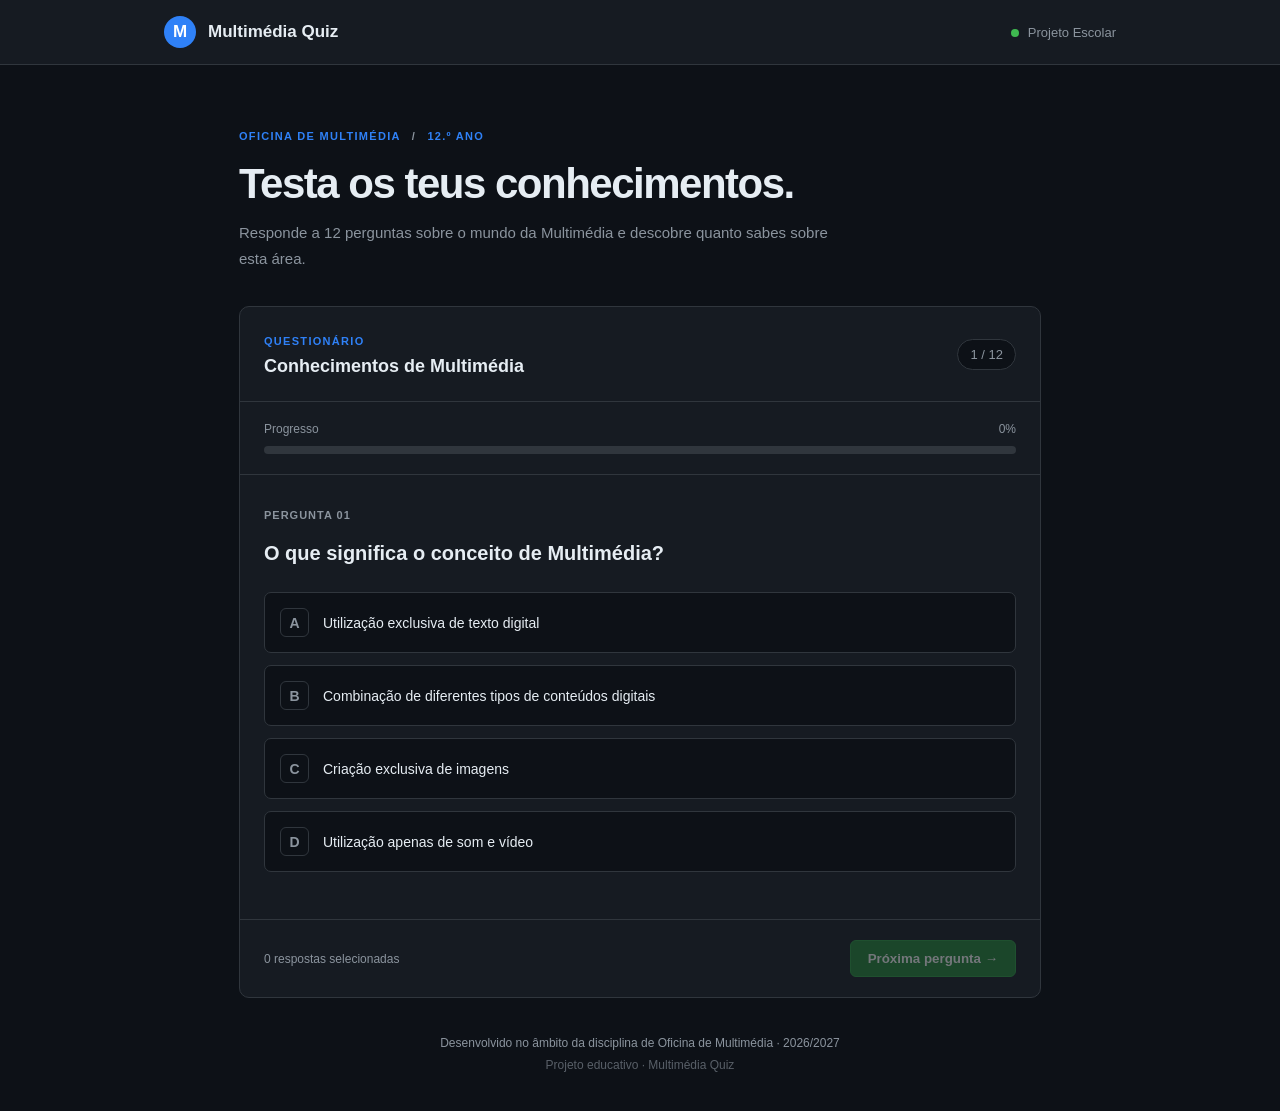
==== index.html @ 07bd57a7 "Update and rename main.html to index.html" ====
<!DOCTYPE html>
<html lang="pt">
<head>
    <meta charset="UTF-8">
    <meta name="viewport" content="width=device-width, initial-scale=1.0">

    <title>Multimédia Quiz</title>

    <link rel="stylesheet" href="style.css">
    <script src="script.js" defer></script>
</head>

<body>

    <header class="navbar">
        <div class="nav-content">
            <div class="brand">
                <span class="brand-icon">M</span>
                <span>Multimédia Quiz</span>
            </div>

            <div class="nav-info">
                <span class="status-dot"></span>
                Projeto Escolar
            </div>
        </div>
    </header>

    <main class="container">

        <section class="hero">
            <div class="eyebrow">
                <span>OFICINA DE MULTIMÉDIA</span>
                <span class="separator">/</span>
                <span>12.º ANO</span>
            </div>

            <h1>Testa os teus conhecimentos.</h1>

            <p>
                Responde a 12 perguntas sobre o mundo da Multimédia
                e descobre quanto sabes sobre esta área.
            </p>
        </section>

        <section class="quiz-card" id="quiz">

            <div class="quiz-header">
                <div>
                    <span class="section-label">QUESTIONÁRIO</span>
                    <h2>Conhecimentos de Multimédia</h2>
                </div>

                <span class="question-counter" id="counter">
                    1 / 12
                </span>
            </div>

            <div class="progress-container">
                <div class="progress-info">
                    <span>Progresso</span>
                    <span id="progress-text">0%</span>
                </div>

                <div class="progress-bar">
                    <div id="progress-fill"></div>
                </div>
            </div>

            <div class="question-area">
                <span class="question-number" id="question-number">
                    PERGUNTA 01
                </span>

                <h3 id="question-text">
                    A carregar pergunta...
                </h3>

                <div class="options" id="options"></div>

                <p id="feedback" class="feedback"></p>
            </div>

            <div class="quiz-footer">
                <span id="answered-info">0 respostas selecionadas</span>

                <button id="next-button" disabled>
                    Próxima pergunta →
                </button>
            </div>

        </section>

        <section class="result-card hidden" id="results">

            <div class="result-icon" id="result-icon">🏆</div>

            <span class="section-label">QUESTIONÁRIO CONCLUÍDO</span>

            <h2 id="result-title">Excelente trabalho!</h2>

            <div class="score">
                <span id="final-score">0</span>
                <span class="score-total">/ 12</span>
            </div>

            <p id="result-description"></p>

            <div class="result-details">
                <div>
                    <strong id="correct-count">0</strong>
                    <span>Corretas</span>
                </div>

                <div>
                    <strong id="wrong-count">0</strong>
                    <span>Incorretas</span>
                </div>

                <div>
                    <strong id="percentage">0%</strong>
                    <span>Percentagem</span>
                </div>
            </div>

            <button class="restart-button" id="restart-button">
                ↻ Repetir questionário
            </button>

        </section>

        <footer>
            <p>
                Desenvolvido no âmbito da disciplina de
                Oficina de Multimédia · 2026/2027
            </p>

            <p class="footer-small">
                Projeto educativo · Multimédia Quiz
            </p>
        </footer>

    </main>

</body>
</html>
---- style.css ----
* {
    margin: 0;
    padding: 0;
    box-sizing: border-box;
}

:root {
    --background: #0d1117;
    --surface: #161b22;
    --surface-hover: #21262d;
    --border: #30363d;
    --text: #e6edf3;
    --muted: #8b949e;
    --blue: #238636;
    --blue-light: #2f81f7;
    --green: #3fb950;
    --red: #f85149;
}

body {
    font-family: -apple-system, BlinkMacSystemFont,
        "Segoe UI", Helvetica, Arial, sans-serif;
    background: var(--background);
    color: var(--text);
    min-height: 100vh;
}

/* NAVBAR */

.navbar {
    height: 65px;
    border-bottom: 1px solid var(--border);
    background: var(--surface);
}

.nav-content {
    max-width: 1000px;
    height: 100%;
    margin: auto;
    padding: 0 24px;
    display: flex;
    align-items: center;
    justify-content: space-between;
}

.brand {
    display: flex;
    align-items: center;
    gap: 12px;
    font-size: 17px;
    font-weight: 600;
}

.brand-icon {
    width: 32px;
    height: 32px;
    border-radius: 50%;
    background: var(--blue-light);
    display: grid;
    place-items: center;
    color: white;
    font-weight: bold;
}

.nav-info {
    color: var(--muted);
    font-size: 13px;
}

.status-dot {
    display: inline-block;
    width: 8px;
    height: 8px;
    background: var(--green);
    border-radius: 50%;
    margin-right: 5px;
}

/* MAIN */

.container {
    max-width: 850px;
    margin: 65px auto 0;
    padding: 0 24px;
}

.hero {
    margin-bottom: 35px;
}

.eyebrow,
.section-label {
    color: var(--blue-light);
    font-size: 11px;
    font-weight: 700;
    letter-spacing: 1.3px;
}

.separator {
    margin: 0 7px;
    color: var(--muted);
}

.hero h1 {
    font-size: clamp(28px, 5vw, 42px);
    margin: 18px 0 12px;
    letter-spacing: -1.5px;
}

.hero p {
    color: var(--muted);
    font-size: 15px;
    line-height: 1.7;
    max-width: 600px;
}

/* QUIZ CARD */

.quiz-card,
.result-card {
    background: var(--surface);
    border: 1px solid var(--border);
    border-radius: 10px;
    overflow: hidden;
}

.quiz-header {
    padding: 24px;
    display: flex;
    justify-content: space-between;
    align-items: center;
    border-bottom: 1px solid var(--border);
}

.quiz-header h2 {
    font-size: 18px;
    margin-top: 7px;
}

.question-counter {
    color: var(--muted);
    font-size: 13px;
    background: var(--background);
    border: 1px solid var(--border);
    padding: 7px 12px;
    border-radius: 20px;
}

/* PROGRESS */

.progress-container {
    padding: 20px 24px;
    border-bottom: 1px solid var(--border);
}

.progress-info {
    display: flex;
    justify-content: space-between;
    color: var(--muted);
    font-size: 12px;
    margin-bottom: 10px;
}

.progress-bar {
    width: 100%;
    height: 8px;
    background: var(--border);
    border-radius: 20px;
    overflow: hidden;
}

#progress-fill {
    height: 100%;
    width: 0%;
    background: var(--blue-light);
    border-radius: 20px;
    transition: width 0.3s ease;
}

/* QUESTIONS */

.question-area {
    padding: 30px 24px;
}

.question-number {
    font-size: 11px;
    color: var(--muted);
    font-weight: 700;
    letter-spacing: 1px;
}

.question-area h3 {
    font-size: 20px;
    line-height: 1.5;
    margin: 15px 0 24px;
}

.options {
    display: flex;
    flex-direction: column;
    gap: 12px;
}

.option {
    display: flex;
    align-items: center;
    gap: 14px;
    padding: 15px;
    background: var(--background);
    border: 1px solid var(--border);
    border-radius: 7px;
    color: var(--text);
    text-align: left;
    cursor: pointer;
    font-size: 14px;
    transition: 0.2s;
}

.option:hover:not(:disabled) {
    border-color: var(--blue-light);
    background: var(--surface-hover);
}

.option:focus-visible,
button:focus-visible {
    outline: 2px solid var(--blue-light);
    outline-offset: 3px;
}

.option-letter {
    min-width: 29px;
    height: 29px;
    border: 1px solid var(--border);
    border-radius: 6px;
    display: grid;
    place-items: center;
    color: var(--muted);
    font-weight: 600;
}

.option.selected {
    border-color: var(--blue-light);
    background: #1c2d41;
}

.option.correct {
    border-color: var(--green);
    background: #122b1d;
}

.option.wrong {
    border-color: var(--red);
    background: #351b1d;
}

.option:disabled {
    cursor: default;
    opacity: 1;
}

.feedback {
    margin-top: 17px;
    font-size: 13px;
    line-height: 1.6;
    color: var(--muted);
}

.feedback.correct-text {
    color: var(--green);
}

.feedback.wrong-text {
    color: var(--red);
}

/* FOOTER */

.quiz-footer {
    border-top: 1px solid var(--border);
    padding: 20px 24px;
    display: flex;
    justify-content: space-between;
    align-items: center;
    gap: 12px;
}

.quiz-footer span {
    color: var(--muted);
    font-size: 12px;
}

button {
    font-family: inherit;
}

#next-button,
.restart-button {
    background: #238636;
    color: white;
    border: 1px solid #2ea043;
    border-radius: 6px;
    padding: 10px 17px;
    font-weight: 600;
    cursor: pointer;
    transition: 0.2s;
}

#next-button:hover:not(:disabled),
.restart-button:hover {
    background: #2ea043;
}

#next-button:disabled {
    opacity: 0.4;
    cursor: not-allowed;
}

/* RESULTS */

.result-card {
    padding: 40px 24px;
    text-align: center;
}

.hidden {
    display: none;
}

.result-icon {
    font-size: 45px;
    margin-bottom: 20px;
}

.result-card h2 {
    margin: 12px 0;
    font-size: 26px;
}

.score {
    font-size: 55px;
    font-weight: 700;
    margin: 20px 0 10px;
}

.score-total {
    color: var(--muted);
    font-size: 25px;
}

#result-description {
    color: var(--muted);
    line-height: 1.6;
    margin: 12px auto 25px;
    max-width: 500px;
}

.result-details {
    display: grid;
    grid-template-columns: repeat(3, 1fr);
    border: 1px solid var(--border);
    border-radius: 8px;
    margin: 25px 0;
    padding: 20px 0;
}

.result-details div {
    display: flex;
    flex-direction: column;
    gap: 7px;
}

.result-details strong {
    font-size: 23px;
}

.result-details span {
    color: var(--muted);
    font-size: 12px;
}

.restart-button {
    margin-top: 10px;
}

/* PAGE FOOTER */

footer {
    text-align: center;
    padding: 35px 10px;
    color: var(--muted);
    font-size: 12px;
    line-height: 1.8;
}

.footer-small {
    opacity: 0.6;
}

/* RESPONSIVE */

@media (max-width: 600px) {

    .container {
        margin-top: 40px;
        padding: 0 15px;
    }

    .nav-content {
        padding: 0 15px;
    }

    .nav-info {
        font-size: 11px;
    }

    .quiz-header {
        padding: 18px;
        gap: 10px;
    }

    .quiz-header h2 {
        font-size: 15px;
    }

    .question-area {
        padding: 24px 18px;
    }

    .quiz-footer {
        padding: 17px;
        flex-wrap: wrap;
    }

    .result-details {
        gap: 5px;
    }

    .result-details strong {
        font-size: 19px;
    }

    .result-details span {
        font-size: 10px;
    }
}
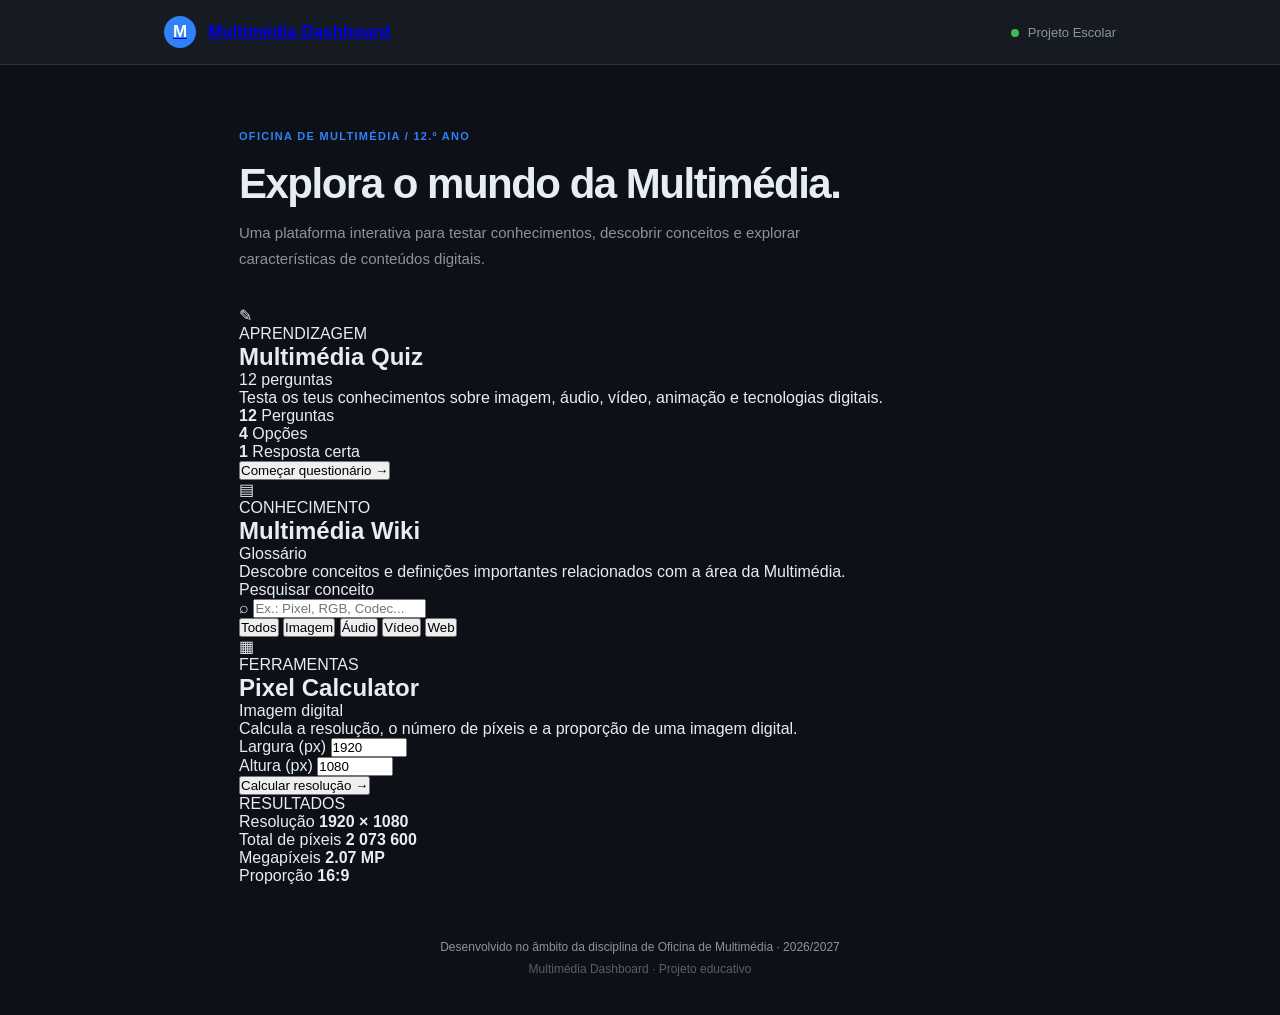
==== commit 923e46ee: "Update title and description for multimedia dashboard" ====
--- a/index.html
+++ b/index.html
@@ -4,7 +4,9 @@
     <meta charset="UTF-8">
     <meta name="viewport" content="width=device-width, initial-scale=1.0">
 
-    <title>Multimédia Quiz</title>
+    <meta name="description" content="Dashboard educativo de Multimédia com questionário, glossário e calculadora de resolução de imagem.">
+
+    <title>Multimédia Dashboard</title>
 
     <link rel="stylesheet" href="style.css">
     <script src="script.js" defer></script>
@@ -12,132 +14,323 @@
 
 <body>
 
+    <!-- NAVBAR -->
     <header class="navbar">
         <div class="nav-content">
-            <div class="brand">
+
+            <a href="#" class="brand">
                 <span class="brand-icon">M</span>
-                <span>Multimédia Quiz</span>
-            </div>
+                <span>Multimédia Dashboard</span>
+            </a>
 
             <div class="nav-info">
                 <span class="status-dot"></span>
                 Projeto Escolar
             </div>
+
         </div>
     </header>
 
     <main class="container">
 
+        <!-- INTRODUÇÃO -->
         <section class="hero">
+
             <div class="eyebrow">
-                <span>OFICINA DE MULTIMÉDIA</span>
-                <span class="separator">/</span>
-                <span>12.º ANO</span>
+                OFICINA DE MULTIMÉDIA
+                <span>/</span>
+                12.º ANO
             </div>
 
-            <h1>Testa os teus conhecimentos.</h1>
+            <h1>Explora o mundo da Multimédia.</h1>
 
             <p>
-                Responde a 12 perguntas sobre o mundo da Multimédia
-                e descobre quanto sabes sobre esta área.
+                Uma plataforma interativa para testar conhecimentos,
+                descobrir conceitos e explorar características de
+                conteúdos digitais.
             </p>
+
         </section>
 
-        <section class="quiz-card" id="quiz">
-
-            <div class="quiz-header">
-                <div>
-                    <span class="section-label">QUESTIONÁRIO</span>
-                    <h2>Conhecimentos de Multimédia</h2>
-                </div>
-
-                <span class="question-counter" id="counter">
-                    1 / 12
-                </span>
-            </div>
-
-            <div class="progress-container">
-                <div class="progress-info">
-                    <span>Progresso</span>
-                    <span id="progress-text">0%</span>
-                </div>
-
-                <div class="progress-bar">
-                    <div id="progress-fill"></div>
-                </div>
-            </div>
-
-            <div class="question-area">
-                <span class="question-number" id="question-number">
-                    PERGUNTA 01
-                </span>
-
-                <h3 id="question-text">
-                    A carregar pergunta...
-                </h3>
-
-                <div class="options" id="options"></div>
-
-                <p id="feedback" class="feedback"></p>
-            </div>
-
-            <div class="quiz-footer">
-                <span id="answered-info">0 respostas selecionadas</span>
-
-                <button id="next-button" disabled>
-                    Próxima pergunta →
+        <!-- WIDGETS -->
+        <section class="dashboard">
+
+            <!-- WIDGET 1: QUESTIONÁRIO -->
+            <article class="widget quiz-widget">
+
+                <div class="widget-header">
+                    <div class="widget-heading">
+                        <span class="widget-icon blue-icon">✎</span>
+                        <div>
+                            <span class="widget-category">APRENDIZAGEM</span>
+                            <h2>Multimédia Quiz</h2>
+                        </div>
+                    </div>
+
+                    <span class="widget-tag">12 perguntas</span>
+                </div>
+
+                <p class="widget-description">
+                    Testa os teus conhecimentos sobre imagem, áudio,
+                    vídeo, animação e tecnologias digitais.
+                </p>
+
+                <div id="quiz-intro" class="quiz-intro">
+                    <div class="quiz-info">
+                        <div>
+                            <strong>12</strong>
+                            <span>Perguntas</span>
+                        </div>
+
+                        <div>
+                            <strong>4</strong>
+                            <span>Opções</span>
+                        </div>
+
+                        <div>
+                            <strong>1</strong>
+                            <span>Resposta certa</span>
+                        </div>
+                    </div>
+
+                    <button id="start-quiz" class="primary-button">
+                        Começar questionário →
+                    </button>
+                </div>
+
+                <div id="quiz-content" class="hidden">
+
+                    <div class="quiz-progress-info">
+                        <span id="question-counter">Pergunta 1 / 12</span>
+                        <span id="progress-text">0%</span>
+                    </div>
+
+                    <div class="progress-bar">
+                        <div id="progress-fill"></div>
+                    </div>
+
+                    <span class="question-number" id="question-number">
+                        PERGUNTA 01
+                    </span>
+
+                    <h3 id="question-text"></h3>
+
+                    <div id="options" class="options"></div>
+
+                    <p id="feedback" class="feedback"></p>
+
+                    <button id="next-button" class="primary-button" disabled>
+                        Próxima pergunta →
+                    </button>
+
+                </div>
+
+                <div id="quiz-results" class="hidden">
+
+                    <div class="result-icon" id="result-icon">🏆</div>
+
+                    <h3 id="result-title">Questionário concluído!</h3>
+
+                    <div class="score">
+                        <span id="final-score">0</span>
+                        <span class="score-total">/ 12</span>
+                    </div>
+
+                    <p id="result-description"></p>
+
+                    <div class="result-details">
+                        <div>
+                            <strong id="correct-count">0</strong>
+                            <span>Corretas</span>
+                        </div>
+
+                        <div>
+                            <strong id="wrong-count">0</strong>
+                            <span>Incorretas</span>
+                        </div>
+
+                        <div>
+                            <strong id="percentage">0%</strong>
+                            <span>Resultado</span>
+                        </div>
+                    </div>
+
+                    <button id="restart-quiz" class="primary-button">
+                        ↻ Repetir questionário
+                    </button>
+
+                </div>
+
+            </article>
+
+            <!-- WIDGET 2: GLOSSÁRIO -->
+            <article class="widget wiki-widget">
+
+                <div class="widget-header">
+
+                    <div class="widget-heading">
+                        <span class="widget-icon purple-icon">▤</span>
+
+                        <div>
+                            <span class="widget-category">CONHECIMENTO</span>
+                            <h2>Multimédia Wiki</h2>
+                        </div>
+                    </div>
+
+                    <span class="widget-tag">Glossário</span>
+
+                </div>
+
+                <p class="widget-description">
+                    Descobre conceitos e definições importantes
+                    relacionados com a área da Multimédia.
+                </p>
+
+                <label for="wiki-search" class="search-label">
+                    Pesquisar conceito
+                </label>
+
+                <div class="search-box">
+                    <span>⌕</span>
+
+                    <input
+                        type="search"
+                        id="wiki-search"
+                        placeholder="Ex.: Pixel, RGB, Codec..."
+                    >
+                </div>
+
+                <div class="wiki-categories">
+                    <button class="category-button active" data-category="Todos">
+                        Todos
+                    </button>
+
+                    <button class="category-button" data-category="Imagem">
+                        Imagem
+                    </button>
+
+                    <button class="category-button" data-category="Áudio">
+                        Áudio
+                    </button>
+
+                    <button class="category-button" data-category="Vídeo">
+                        Vídeo
+                    </button>
+
+                    <button class="category-button" data-category="Web">
+                        Web
+                    </button>
+                </div>
+
+                <div id="wiki-list" class="wiki-list"></div>
+
+                <p id="wiki-count" class="widget-footnote"></p>
+
+            </article>
+
+            <!-- WIDGET 3: CALCULADORA -->
+            <article class="widget calculator-widget">
+
+                <div class="widget-header">
+
+                    <div class="widget-heading">
+                        <span class="widget-icon orange-icon">▦</span>
+
+                        <div>
+                            <span class="widget-category">FERRAMENTAS</span>
+                            <h2>Pixel Calculator</h2>
+                        </div>
+                    </div>
+
+                    <span class="widget-tag">Imagem digital</span>
+
+                </div>
+
+                <p class="widget-description">
+                    Calcula a resolução, o número de píxeis e a
+                    proporção de uma imagem digital.
+                </p>
+
+                <div class="calculator-inputs">
+
+                    <div class="input-group">
+                        <label for="image-width">Largura (px)</label>
+
+                        <input
+                            type="number"
+                            id="image-width"
+                            min="1"
+                            max="100000"
+                            value="1920"
+                        >
+                    </div>
+
+                    <div class="input-group">
+                        <label for="image-height">Altura (px)</label>
+
+                        <input
+                            type="number"
+                            id="image-height"
+                            min="1"
+                            max="100000"
+                            value="1080"
+                        >
+                    </div>
+
+                </div>
+
+                <button id="calculate-button" class="primary-button">
+                    Calcular resolução →
                 </button>
-            </div>
+
+                <div id="calculator-results" class="calculator-results">
+
+                    <span class="result-label">RESULTADOS</span>
+
+                    <div class="calculator-result-row">
+                        <span>Resolução</span>
+                        <strong id="resolution-result">1920 × 1080</strong>
+                    </div>
+
+                    <div class="calculator-result-row">
+                        <span>Total de píxeis</span>
+                        <strong id="pixel-result">2 073 600</strong>
+                    </div>
+
+                    <div class="calculator-result-row">
+                        <span>Megapíxeis</span>
+                        <strong id="megapixel-result">2.07 MP</strong>
+                    </div>
+
+                    <div class="calculator-result-row">
+                        <span>Proporção</span>
+                        <strong id="ratio-result">16:9</strong>
+                    </div>
+
+                    <div class="ratio-preview">
+                        <div id="ratio-shape"></div>
+                    </div>
+
+                </div>
+
+                <p id="calculator-error" class="feedback"></p>
+
+            </article>
 
         </section>
 
-        <section class="result-card hidden" id="results">
-
-            <div class="result-icon" id="result-icon">🏆</div>
-
-            <span class="section-label">QUESTIONÁRIO CONCLUÍDO</span>
-
-            <h2 id="result-title">Excelente trabalho!</h2>
-
-            <div class="score">
-                <span id="final-score">0</span>
-                <span class="score-total">/ 12</span>
-            </div>
-
-            <p id="result-description"></p>
-
-            <div class="result-details">
-                <div>
-                    <strong id="correct-count">0</strong>
-                    <span>Corretas</span>
-                </div>
-
-                <div>
-                    <strong id="wrong-count">0</strong>
-                    <span>Incorretas</span>
-                </div>
-
-                <div>
-                    <strong id="percentage">0%</strong>
-                    <span>Percentagem</span>
-                </div>
-            </div>
-
-            <button class="restart-button" id="restart-button">
-                ↻ Repetir questionário
-            </button>
-
-        </section>
-
+        <!-- FOOTER -->
         <footer>
+
             <p>
                 Desenvolvido no âmbito da disciplina de
                 Oficina de Multimédia · 2026/2027
             </p>
 
             <p class="footer-small">
-                Projeto educativo · Multimédia Quiz
+                Multimédia Dashboard · Projeto educativo
             </p>
+
         </footer>
 
     </main>
